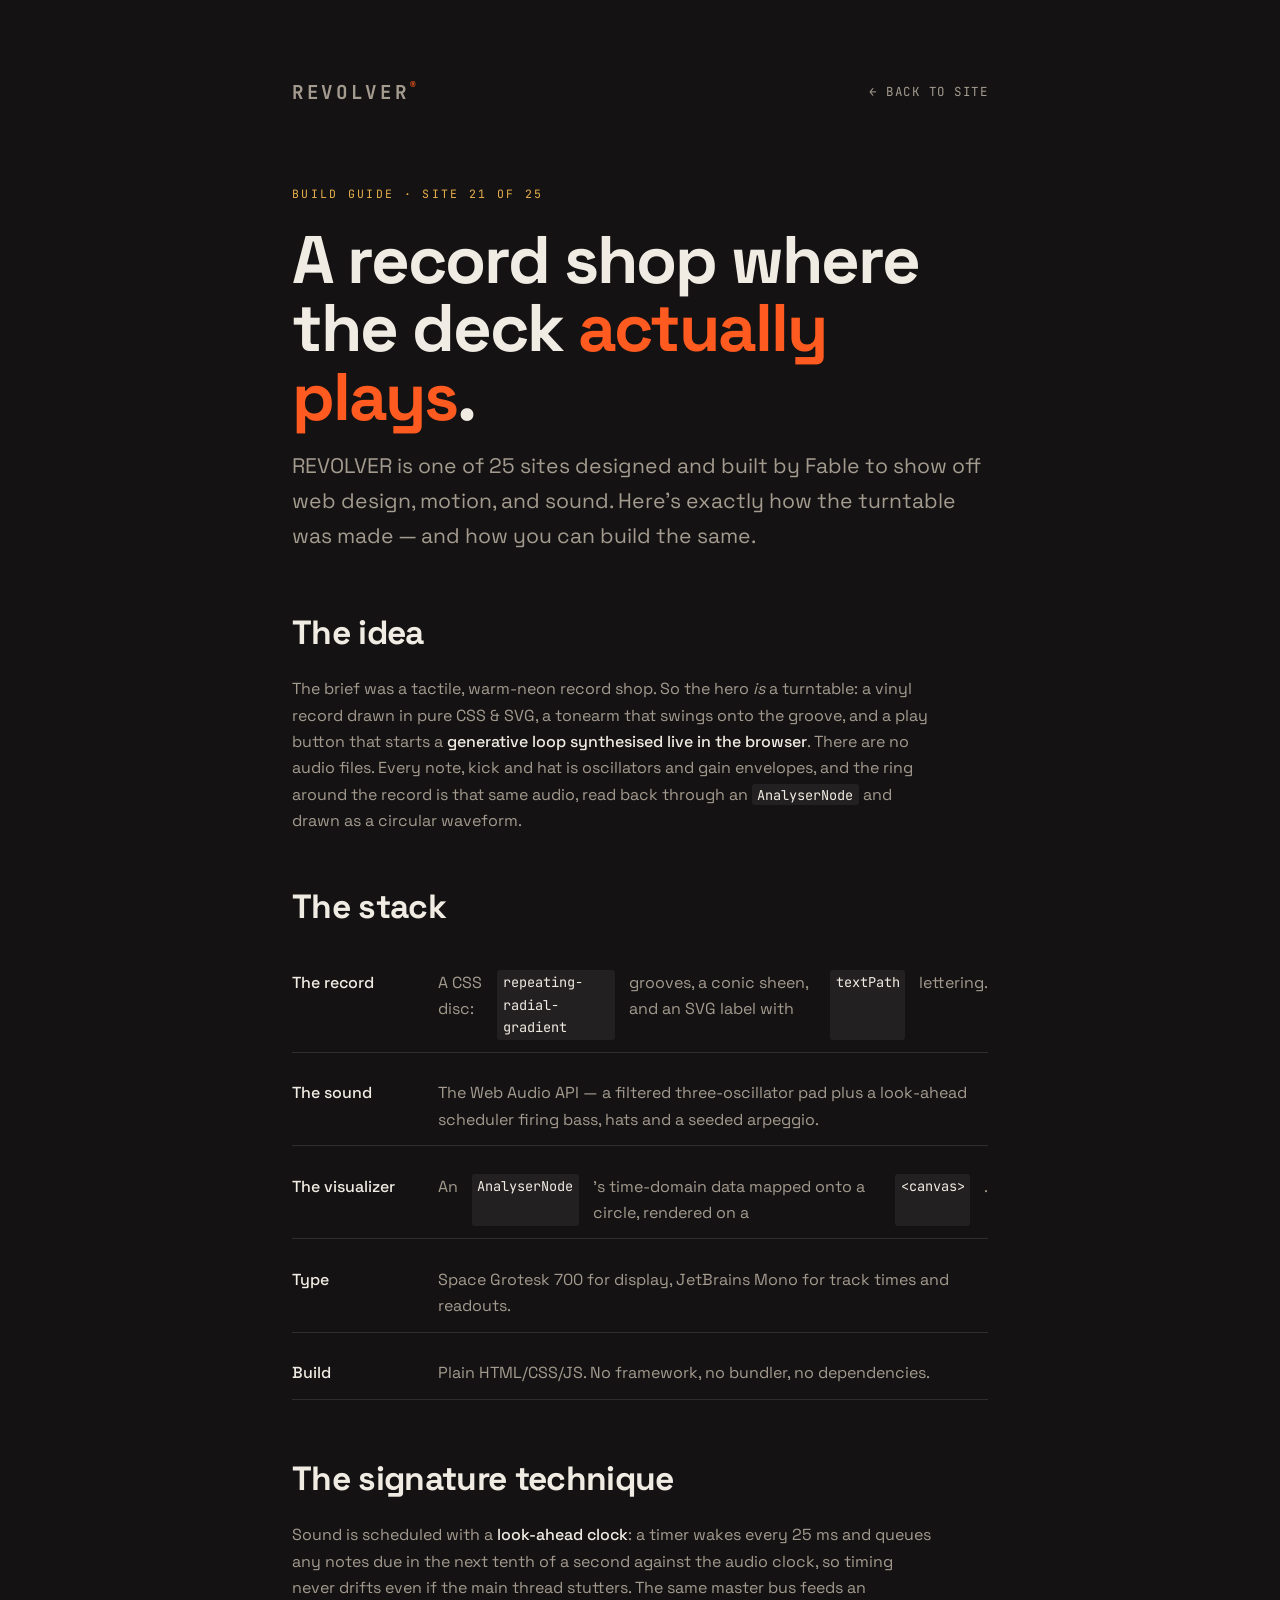
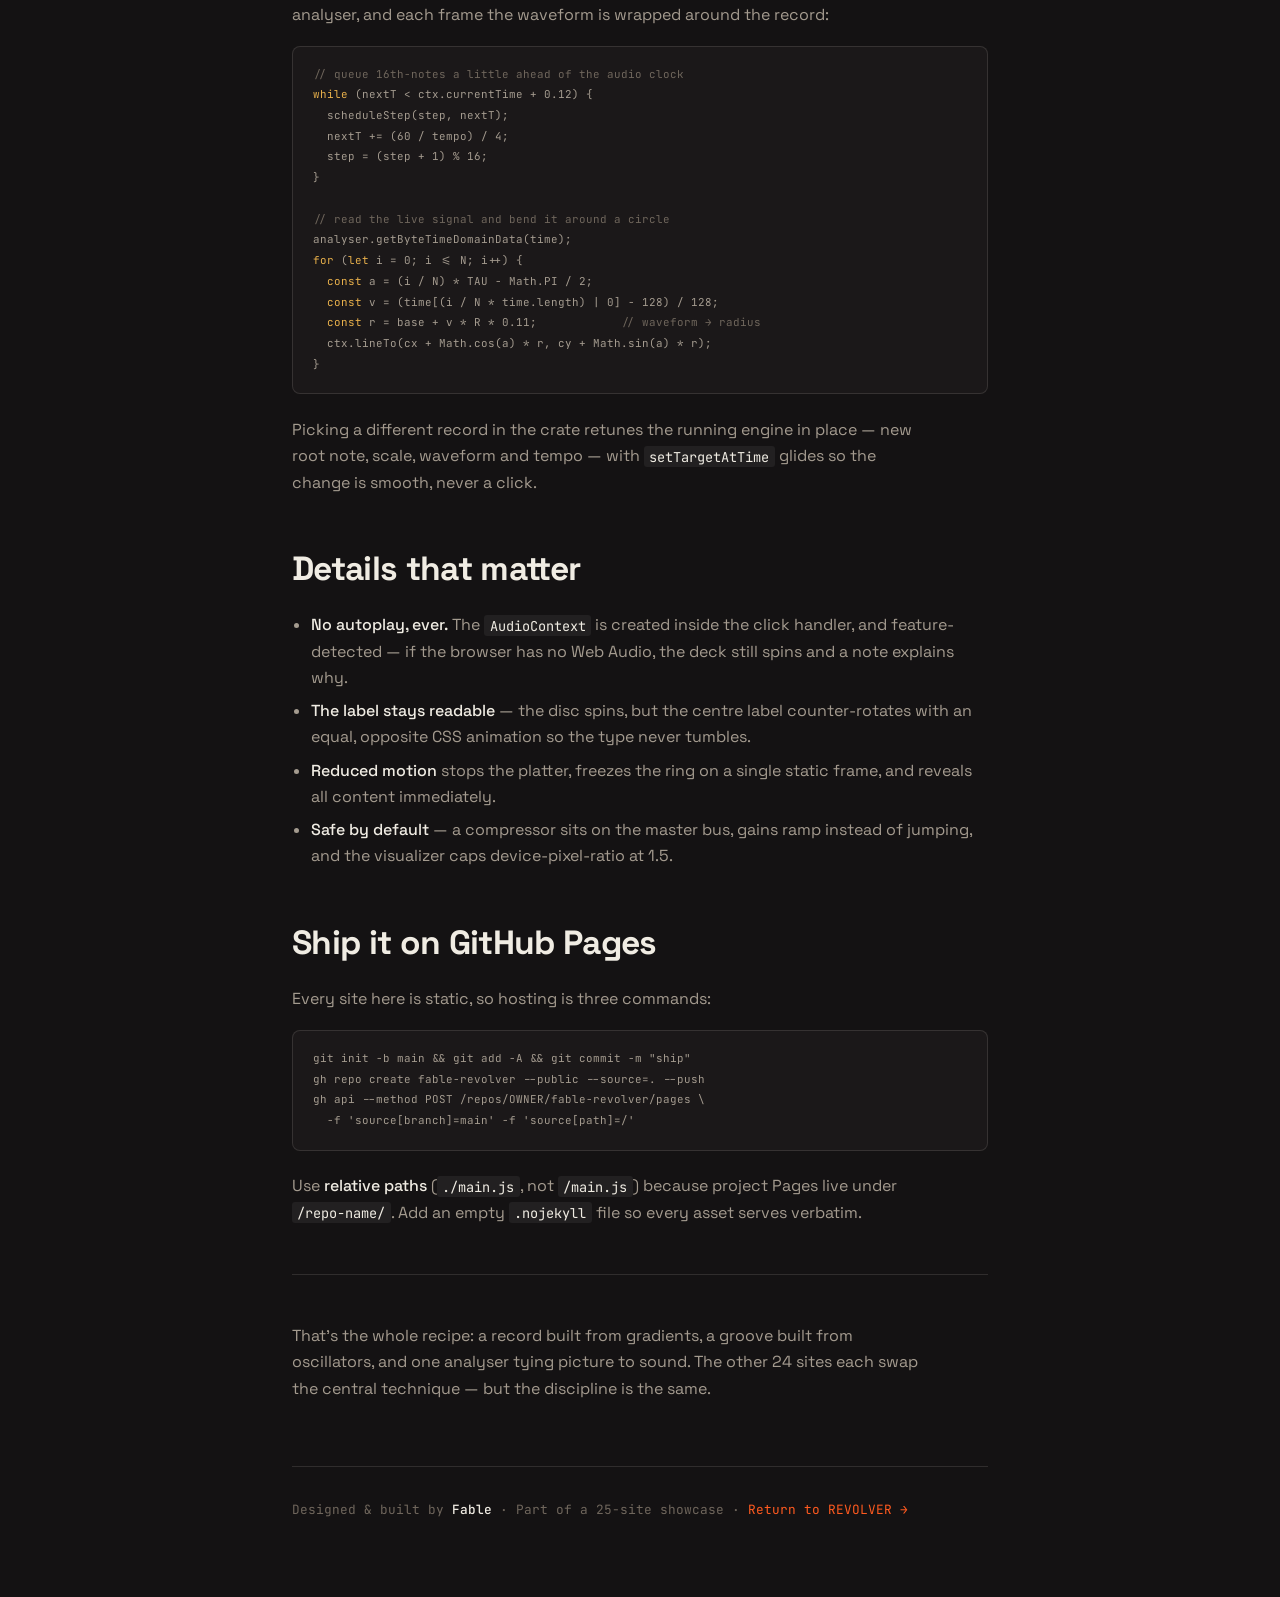
==== guide/index.html @ 8f6d12f4 "Ship fable-revolver" ====
<!doctype html>
<html lang="en">
<head>
<meta charset="utf-8" />
<meta name="viewport" content="width=device-width, initial-scale=1" />
<title>REVOLVER — Guide · How this was built</title>
<meta name="description" content="How the REVOLVER site was designed and built by Fable: a CSS/SVG spinning vinyl, a WebAudio generative loop, and a circular AnalyserNode visualizer." />
<link rel="preconnect" href="https://fonts.googleapis.com" />
<link rel="preconnect" href="https://fonts.gstatic.com" crossorigin />
<link href="https://fonts.googleapis.com/css2?family=Space+Grotesk:wght@400;500;700&family=JetBrains+Mono:wght@400;500&display=swap" rel="stylesheet" />
<style>
  :root{--bg:#141213;--ink:#f0ece3;--dim:#a49b8f;--faint:#6f665c;--accent:#ff5a1f;--accent-2:#e8b04b;--line:rgba(240,236,227,.12)}
  *{box-sizing:border-box;margin:0;padding:0}
  body{background:var(--bg);color:var(--ink);font-family:"Space Grotesk",system-ui,sans-serif;line-height:1.65;-webkit-font-smoothing:antialiased}
  a{color:var(--accent);text-decoration:none}
  a:hover{text-decoration:underline}
  .wrap{max-width:760px;margin:0 auto;padding:clamp(28px,6vw,80px) clamp(20px,5vw,32px)}
  .top{display:flex;justify-content:space-between;align-items:center;font-family:"JetBrains Mono",monospace;font-size:.78rem;letter-spacing:.12em;text-transform:uppercase;color:var(--faint);margin-bottom:clamp(40px,8vh,84px)}
  .top a{color:var(--dim)}
  .brand{font-weight:700;font-size:1.2rem;letter-spacing:.14em;color:var(--ink)}
  .brand span{color:var(--accent);font-size:.6rem;vertical-align:top}
  h1{font-weight:700;font-size:clamp(2.4rem,7vw,4.2rem);line-height:1.02;letter-spacing:-.03em;margin-bottom:1.1rem}
  h1 em{color:var(--accent);font-style:normal}
  .lede{font-size:clamp(1.08rem,2.2vw,1.32rem);color:var(--dim);max-width:56ch;margin-bottom:3.2rem}
  h2{font-weight:700;font-size:clamp(1.5rem,3.6vw,2.1rem);margin:2.8rem 0 1rem;letter-spacing:-.02em}
  p{color:var(--dim);margin:0 0 1.1rem;max-width:64ch}
  .tag{display:inline-block;font-family:"JetBrains Mono",monospace;font-size:.72rem;letter-spacing:.2em;text-transform:uppercase;color:var(--accent-2);margin-bottom:1.4rem}
  ul,ol{color:var(--dim);margin:0 0 1.2rem 1.2rem}
  li{margin:.42rem 0}
  strong{color:var(--ink);font-weight:500}
  code{font-family:"JetBrains Mono",monospace;font-size:.85em;background:rgba(255,255,255,.06);padding:.12em .4em;border-radius:3px;color:var(--ink)}
  pre{background:#1b1819;border:1px solid var(--line);border-radius:8px;padding:18px 20px;overflow-x:auto;margin:0 0 1.4rem;font-size:.8rem;line-height:1.62}
  pre code{background:none;padding:0;color:var(--dim)}
  pre .k{color:var(--accent-2)} pre .c{color:var(--faint)}
  .rule{height:1px;background:var(--line);margin:3rem 0}
  .stack{list-style:none;margin:0 0 1.2rem;padding:0;display:grid;gap:2px}
  .stack li{display:flex;gap:14px;padding:12px 0;border-bottom:1px solid var(--line)}
  .stack b{color:var(--ink);font-weight:500;min-width:132px;display:inline-block}
  footer{margin-top:4rem;padding-top:2rem;border-top:1px solid var(--line);font-family:"JetBrains Mono",monospace;font-size:.8rem;color:var(--faint)}
</style>
</head>
<body>
<div class="wrap">
  <div class="top">
    <a class="brand" href="../">REVOLVER<span>®</span></a>
    <a href="../">← Back to site</a>
  </div>

  <span class="tag">Build guide · Site 21 of 25</span>
  <h1>A record shop where the deck <em>actually plays</em>.</h1>
  <p class="lede">REVOLVER is one of 25 sites designed and built by Fable to show off web design,
    motion, and sound. Here's exactly how the turntable was made — and how you can build the same.</p>

  <h2>The idea</h2>
  <p>The brief was a tactile, warm-neon record shop. So the hero <em>is</em> a turntable: a vinyl record
    drawn in pure CSS &amp; SVG, a tonearm that swings onto the groove, and a play button that starts a
    <strong>generative loop synthesised live in the browser</strong>. There are no audio files. Every note,
    kick and hat is oscillators and gain envelopes, and the ring around the record is that same audio,
    read back through an <code>AnalyserNode</code> and drawn as a circular waveform.</p>

  <h2>The stack</h2>
  <ul class="stack">
    <li><b>The record</b> A CSS disc: <code>repeating-radial-gradient</code> grooves, a conic sheen, and an SVG label with <code>textPath</code> lettering.</li>
    <li><b>The sound</b> The Web Audio API — a filtered three-oscillator pad plus a look-ahead scheduler firing bass, hats and a seeded arpeggio.</li>
    <li><b>The visualizer</b> An <code>AnalyserNode</code>'s time-domain data mapped onto a circle, rendered on a <code>&lt;canvas&gt;</code>.</li>
    <li><b>Type</b> Space Grotesk 700 for display, JetBrains Mono for track times and readouts.</li>
    <li><b>Build</b> Plain HTML/CSS/JS. No framework, no bundler, no dependencies.</li>
  </ul>

  <h2>The signature technique</h2>
  <p>Sound is scheduled with a <strong>look-ahead clock</strong>: a timer wakes every 25&nbsp;ms and queues
    any notes due in the next tenth of a second against the audio clock, so timing never drifts even if the
    main thread stutters. The same master bus feeds an analyser, and each frame the waveform is wrapped
    around the record:</p>
  <pre><code><span class="c">// queue 16th-notes a little ahead of the audio clock</span>
<span class="k">while</span> (nextT &lt; ctx.currentTime + 0.12) {
  scheduleStep(step, nextT);
  nextT += (60 / tempo) / 4;
  step = (step + 1) % 16;
}

<span class="c">// read the live signal and bend it around a circle</span>
analyser.getByteTimeDomainData(time);
<span class="k">for</span> (<span class="k">let</span> i = 0; i &lt;= N; i++) {
  <span class="k">const</span> a = (i / N) * TAU - Math.PI / 2;
  <span class="k">const</span> v = (time[(i / N * time.length) | 0] - 128) / 128;
  <span class="k">const</span> r = base + v * R * 0.11;            <span class="c">// waveform → radius</span>
  ctx.lineTo(cx + Math.cos(a) * r, cy + Math.sin(a) * r);
}</code></pre>
  <p>Picking a different record in the crate retunes the running engine in place — new root note, scale,
    waveform and tempo — with <code>setTargetAtTime</code> glides so the change is smooth, never a click.</p>

  <h2>Details that matter</h2>
  <ul>
    <li><strong>No autoplay, ever.</strong> The <code>AudioContext</code> is created inside the click handler, and feature-detected — if the browser has no Web Audio, the deck still spins and a note explains why.</li>
    <li><strong>The label stays readable</strong> — the disc spins, but the centre label counter-rotates with an equal, opposite CSS animation so the type never tumbles.</li>
    <li><strong>Reduced motion</strong> stops the platter, freezes the ring on a single static frame, and reveals all content immediately.</li>
    <li><strong>Safe by default</strong> — a compressor sits on the master bus, gains ramp instead of jumping, and the visualizer caps device-pixel-ratio at 1.5.</li>
  </ul>

  <h2>Ship it on GitHub Pages</h2>
  <p>Every site here is static, so hosting is three commands:</p>
  <pre><code>git init -b main &amp;&amp; git add -A &amp;&amp; git commit -m "ship"
gh repo create fable-revolver --public --source=. --push
gh api --method POST /repos/OWNER/fable-revolver/pages \
  -f 'source[branch]=main' -f 'source[path]=/'</code></pre>
  <p>Use <strong>relative paths</strong> (<code>./main.js</code>, not <code>/main.js</code>) because project
    Pages live under <code>/repo-name/</code>. Add an empty <code>.nojekyll</code> file so every asset serves verbatim.</p>

  <div class="rule"></div>
  <p>That's the whole recipe: a record built from gradients, a groove built from oscillators, and one analyser
    tying picture to sound. The other 24 sites each swap the central technique — but the discipline is the same.</p>

  <footer>Designed &amp; built by <strong>Fable</strong> · Part of a 25-site showcase · <a href="../">Return to REVOLVER →</a></footer>
</div>
</body>
</html>
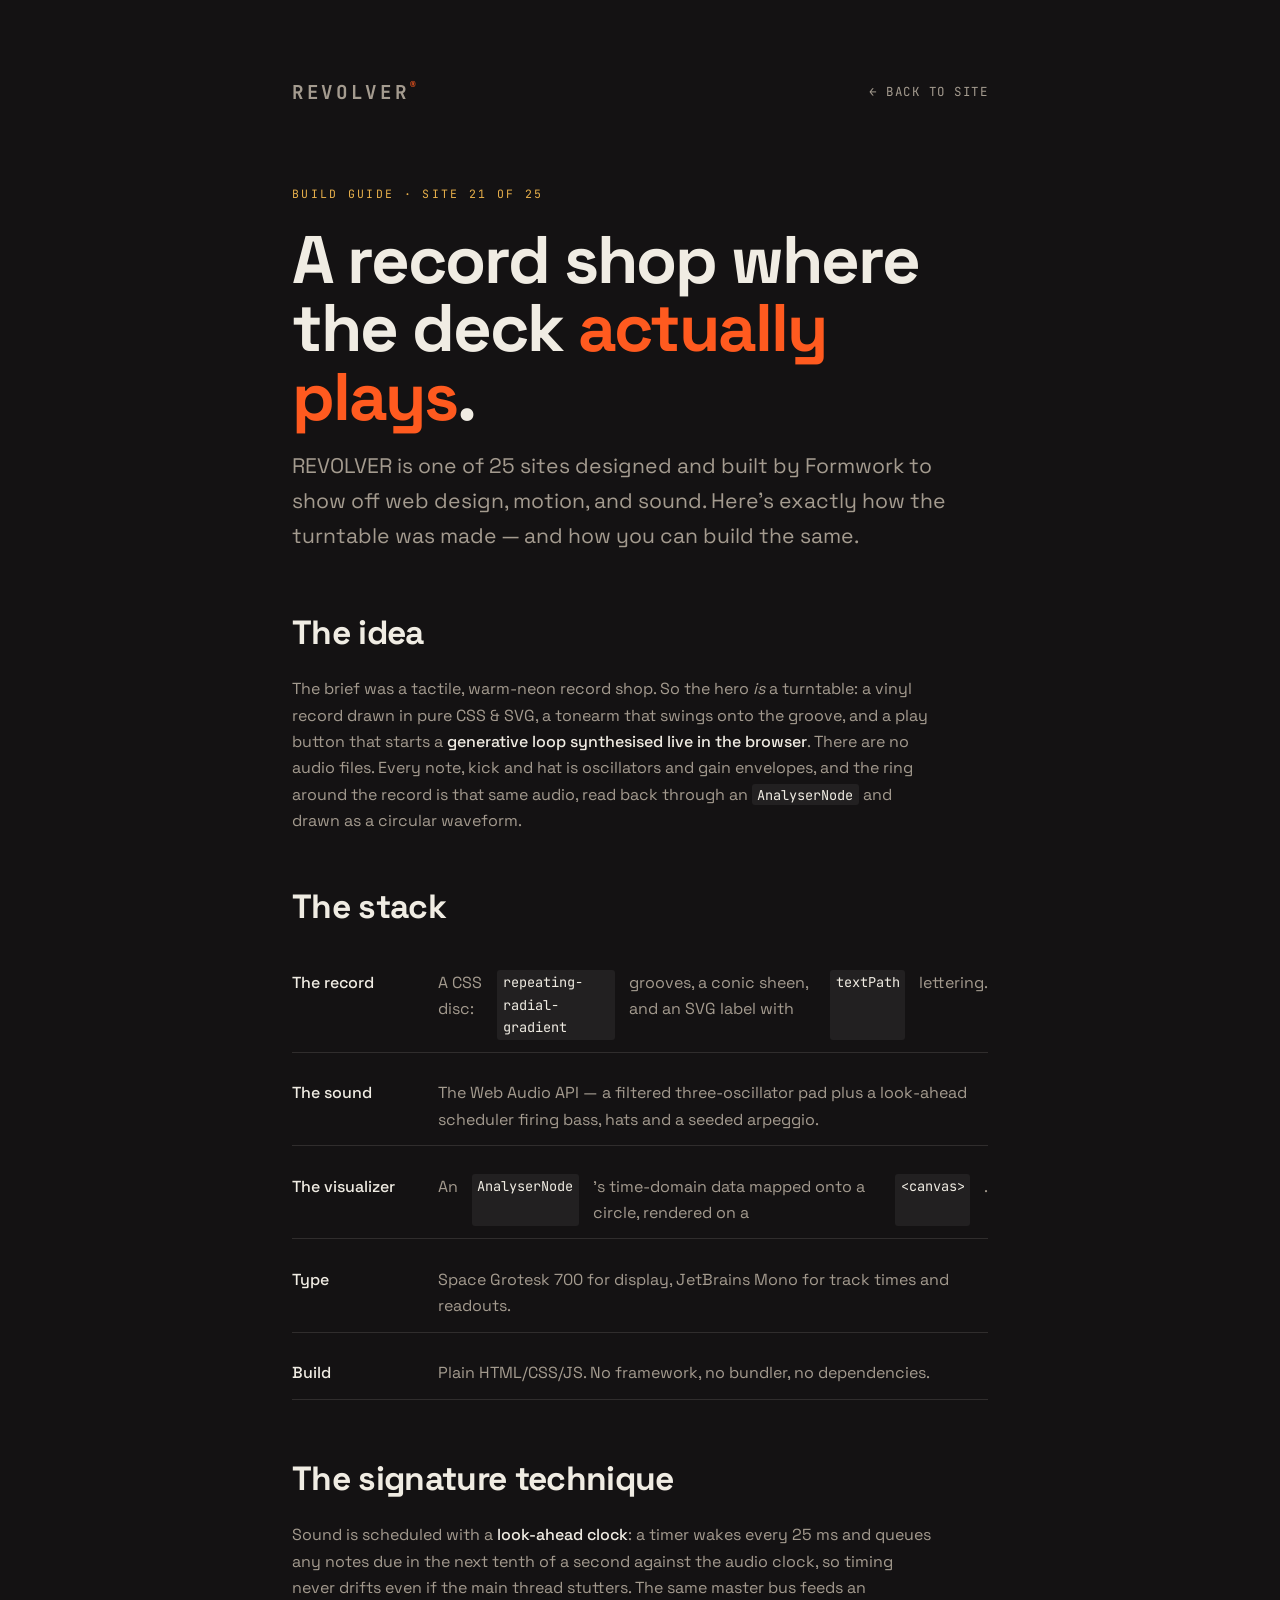
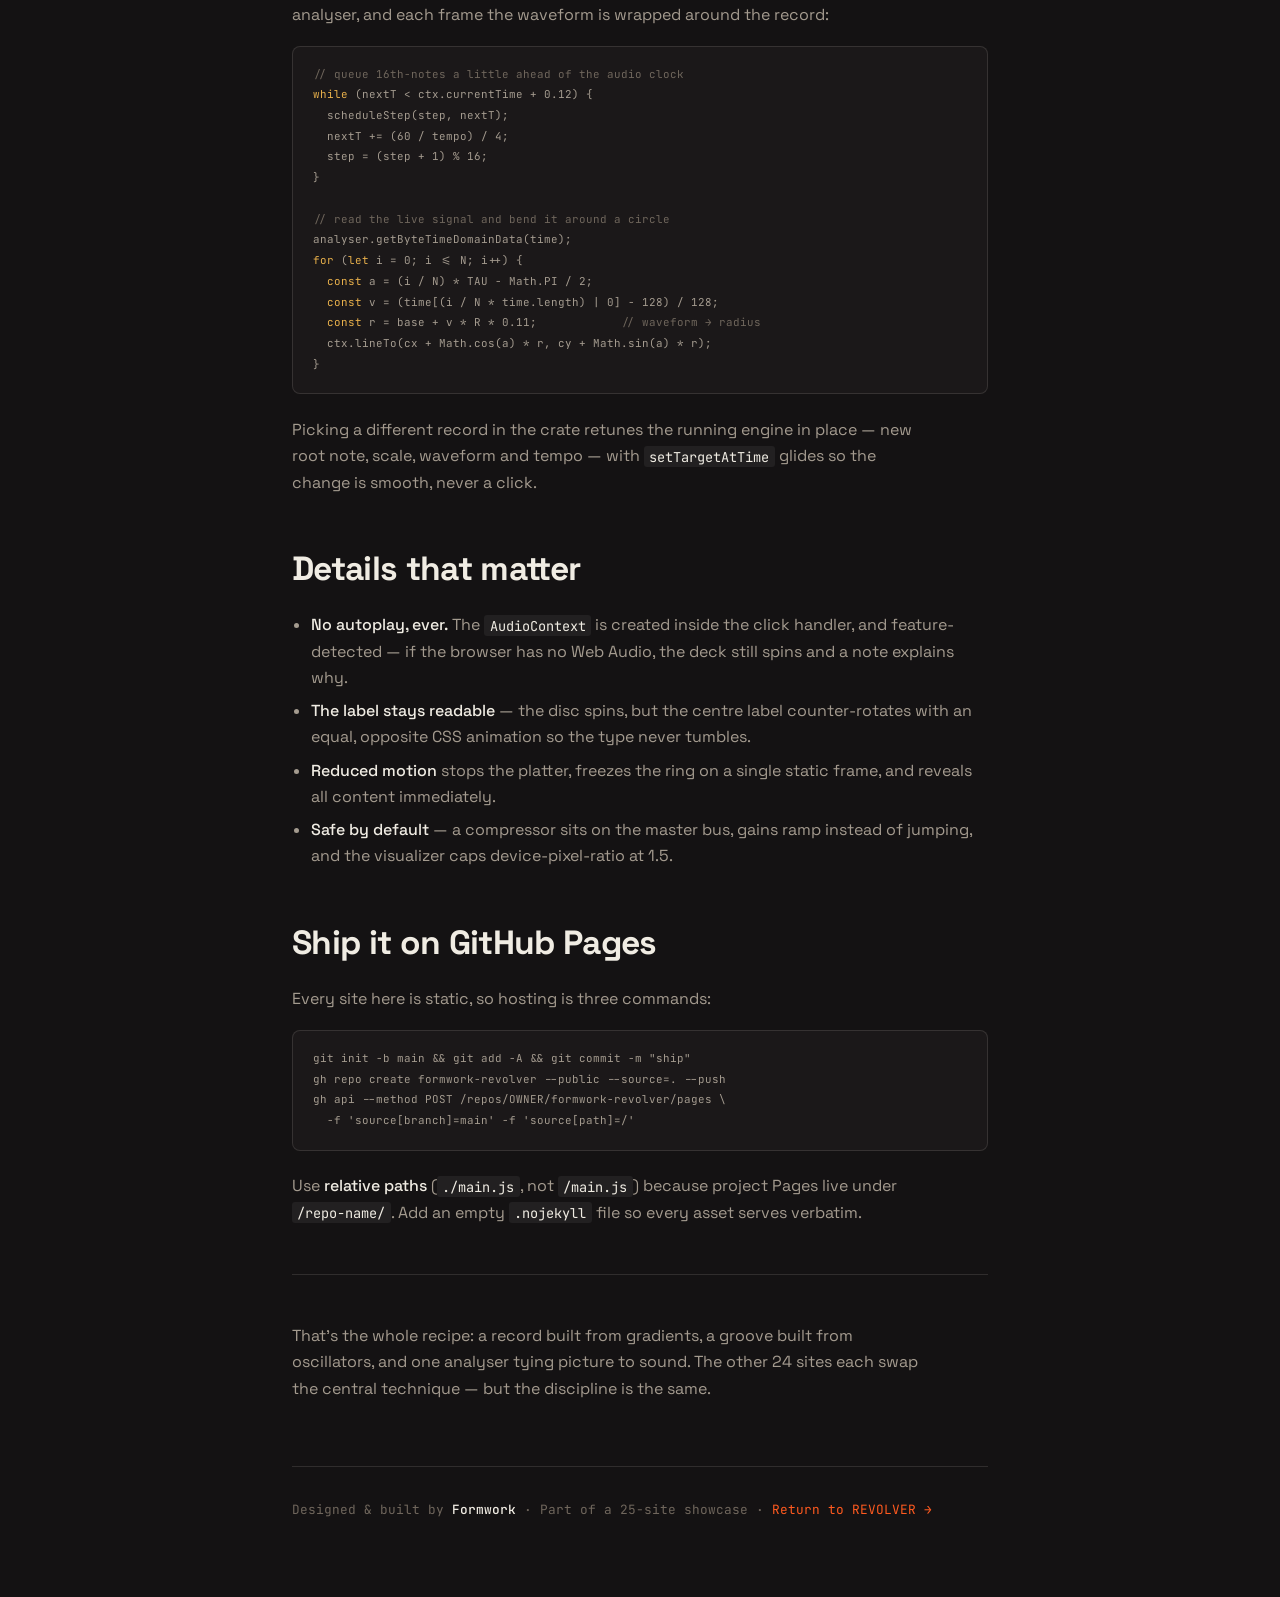
==== commit cd7aa217: "Rebrand collection to FORMWORK" ====
--- a/guide/index.html
+++ b/guide/index.html
@@ -4,7 +4,7 @@
 <meta charset="utf-8" />
 <meta name="viewport" content="width=device-width, initial-scale=1" />
 <title>REVOLVER — Guide · How this was built</title>
-<meta name="description" content="How the REVOLVER site was designed and built by Fable: a CSS/SVG spinning vinyl, a WebAudio generative loop, and a circular AnalyserNode visualizer." />
+<meta name="description" content="How the REVOLVER site was designed and built by Formwork: a CSS/SVG spinning vinyl, a WebAudio generative loop, and a circular AnalyserNode visualizer." />
 <link rel="preconnect" href="https://fonts.googleapis.com" />
 <link rel="preconnect" href="https://fonts.gstatic.com" crossorigin />
 <link href="https://fonts.googleapis.com/css2?family=Space+Grotesk:wght@400;500;700&family=JetBrains+Mono:wght@400;500&display=swap" rel="stylesheet" />
@@ -48,7 +48,7 @@
 
   <span class="tag">Build guide · Site 21 of 25</span>
   <h1>A record shop where the deck <em>actually plays</em>.</h1>
-  <p class="lede">REVOLVER is one of 25 sites designed and built by Fable to show off web design,
+  <p class="lede">REVOLVER is one of 25 sites designed and built by Formwork to show off web design,
     motion, and sound. Here's exactly how the turntable was made — and how you can build the same.</p>
 
   <h2>The idea</h2>
@@ -101,8 +101,8 @@
   <h2>Ship it on GitHub Pages</h2>
   <p>Every site here is static, so hosting is three commands:</p>
   <pre><code>git init -b main &amp;&amp; git add -A &amp;&amp; git commit -m "ship"
-gh repo create fable-revolver --public --source=. --push
-gh api --method POST /repos/OWNER/fable-revolver/pages \
+gh repo create formwork-revolver --public --source=. --push
+gh api --method POST /repos/OWNER/formwork-revolver/pages \
   -f 'source[branch]=main' -f 'source[path]=/'</code></pre>
   <p>Use <strong>relative paths</strong> (<code>./main.js</code>, not <code>/main.js</code>) because project
     Pages live under <code>/repo-name/</code>. Add an empty <code>.nojekyll</code> file so every asset serves verbatim.</p>
@@ -111,7 +111,7 @@
   <p>That's the whole recipe: a record built from gradients, a groove built from oscillators, and one analyser
     tying picture to sound. The other 24 sites each swap the central technique — but the discipline is the same.</p>
 
-  <footer>Designed &amp; built by <strong>Fable</strong> · Part of a 25-site showcase · <a href="../">Return to REVOLVER →</a></footer>
+  <footer>Designed &amp; built by <strong>Formwork</strong> · Part of a 25-site showcase · <a href="../">Return to REVOLVER →</a></footer>
 </div>
 </body>
 </html>
